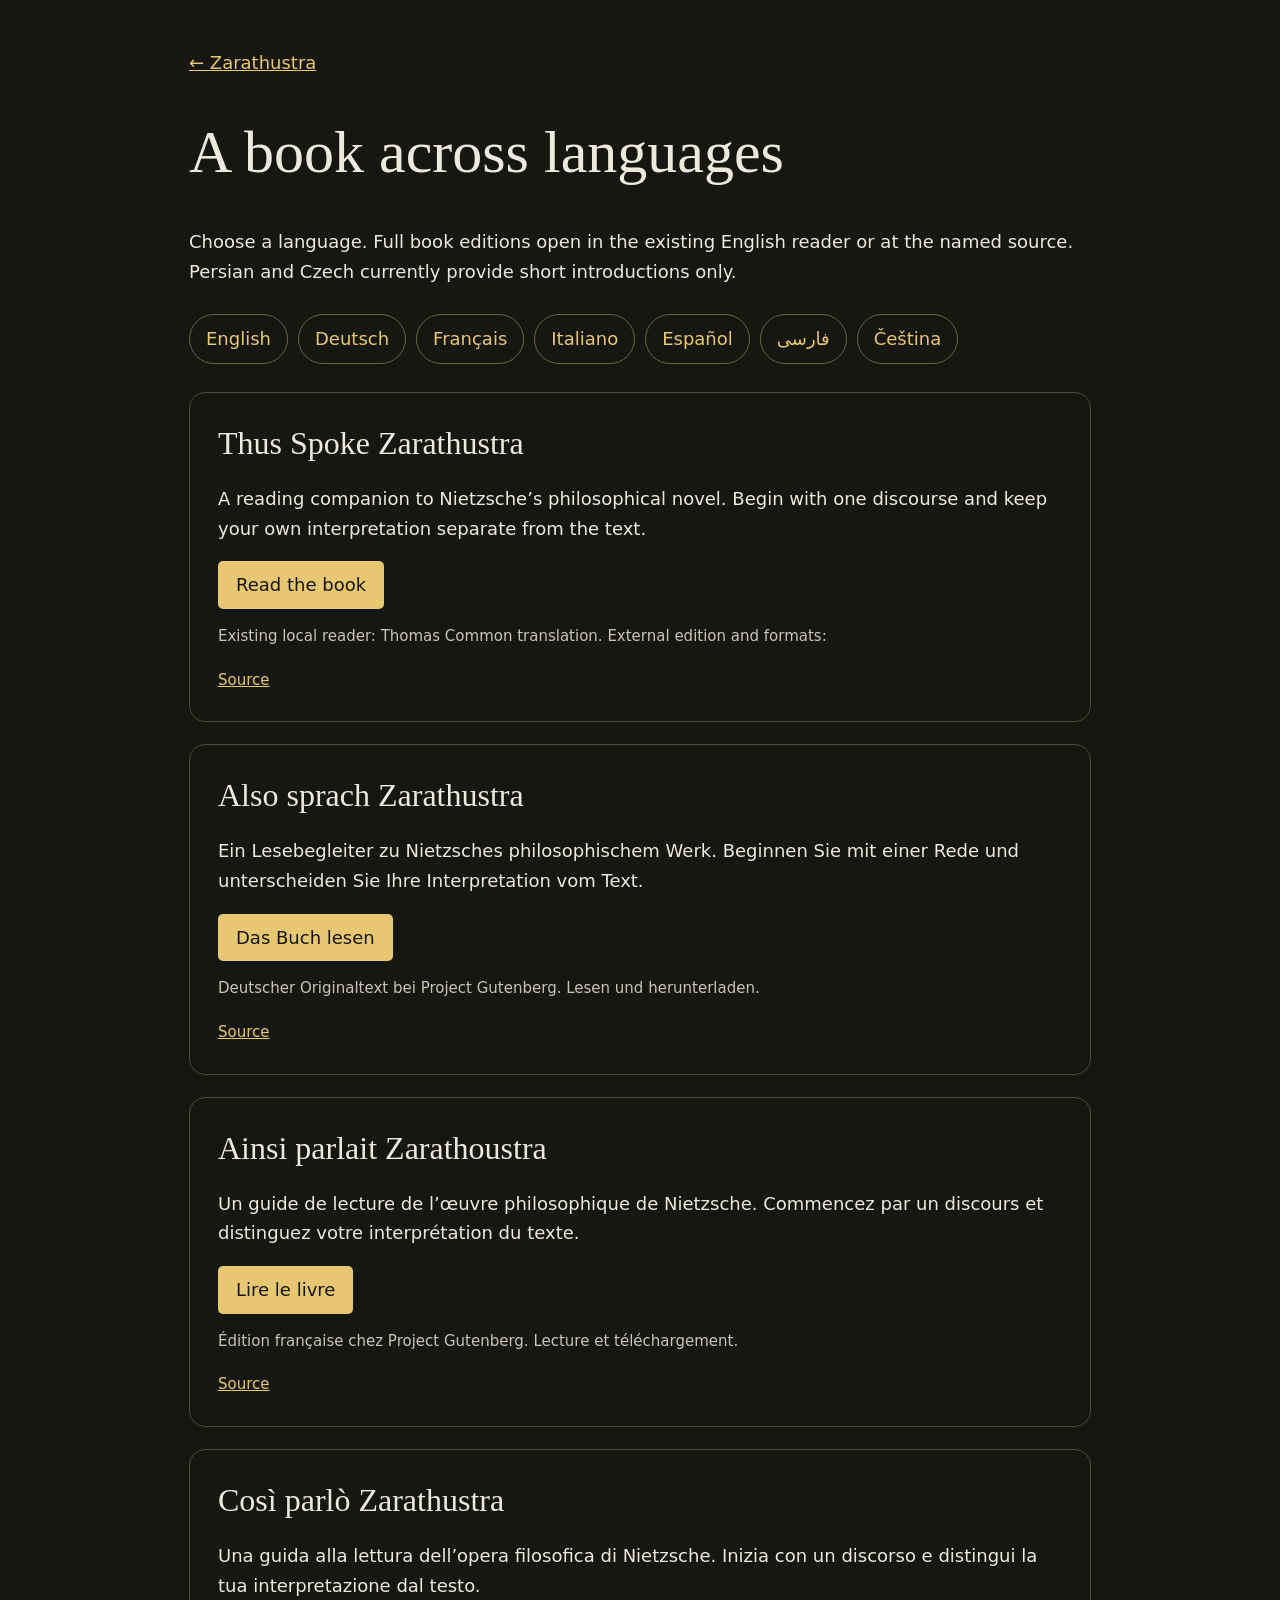
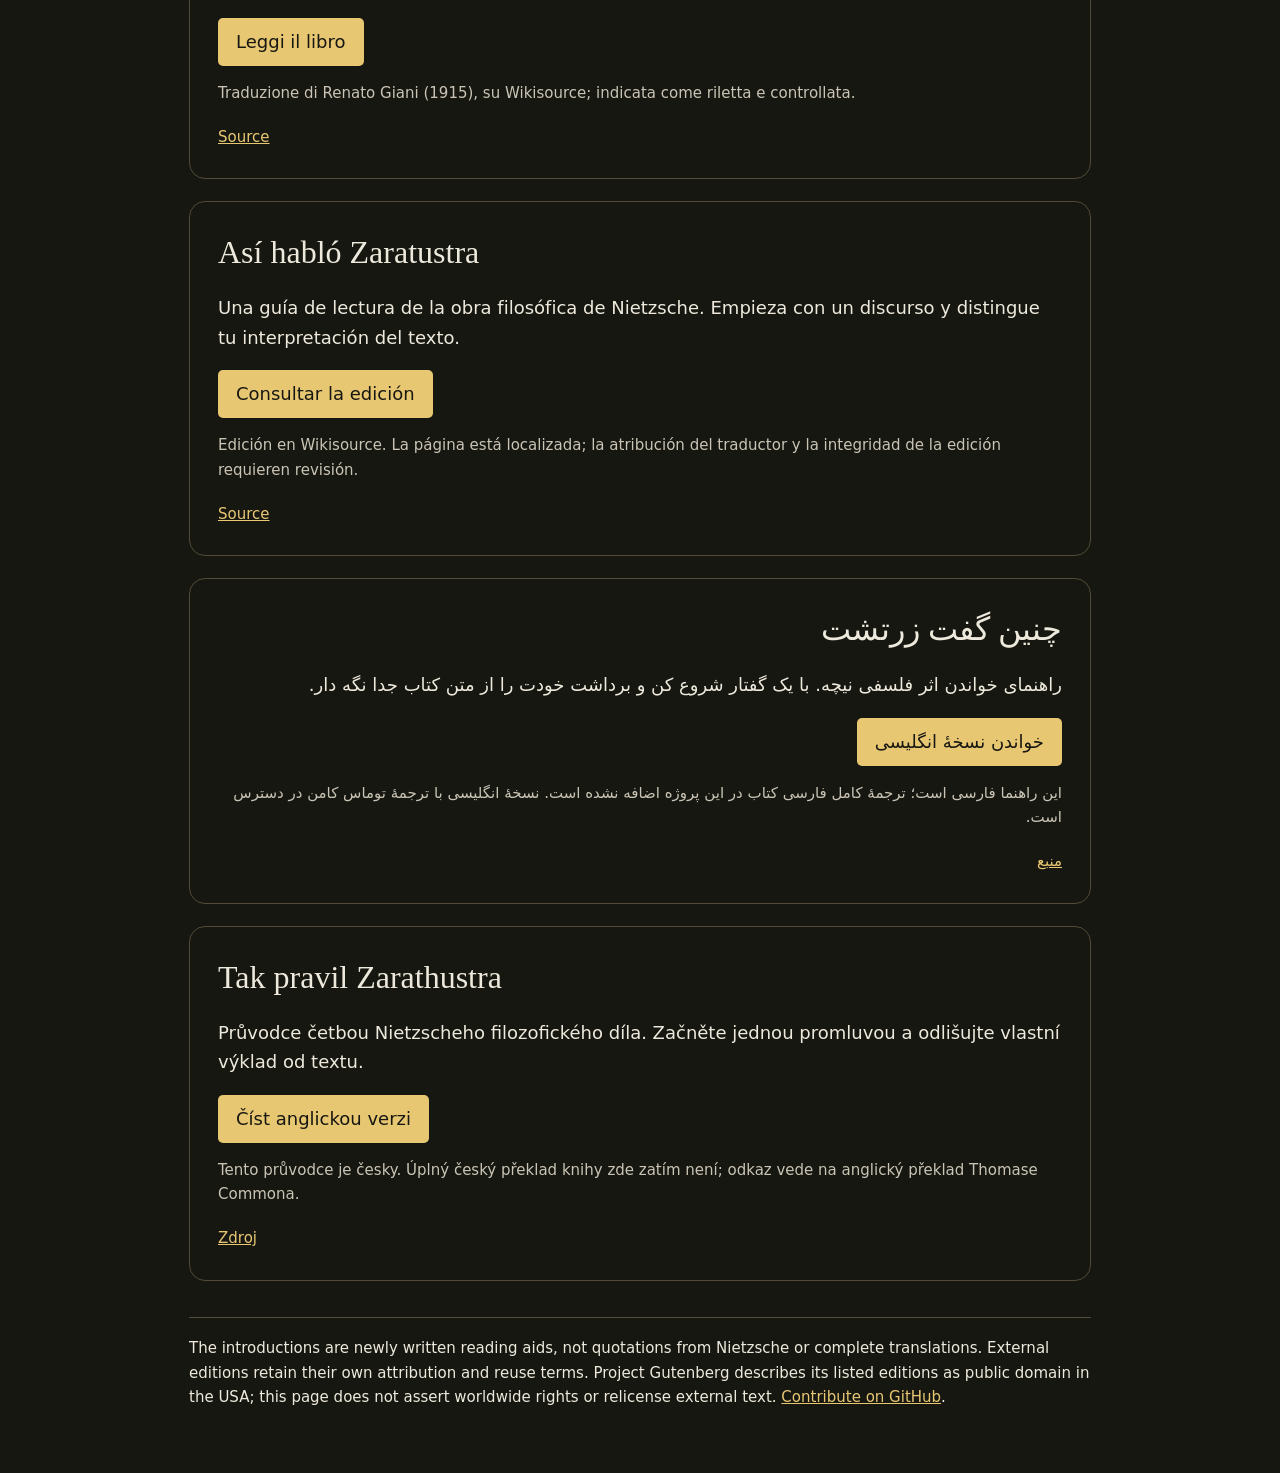
==== languages.html @ 5bacb6d4 "Add multilingual Zarathustra reading access: languages.html" ====
<!doctype html>
<html lang="en"><head><meta charset="utf-8"><meta name="viewport" content="width=device-width,initial-scale=1">
<title>Zarathustra · Languages</title><meta name="description" content="Read Thus Spoke Zarathustra in several languages with source editions and short reading introductions."><link rel="icon" href="favicon.svg">
<style>:root{color-scheme:dark}*{box-sizing:border-box}body{margin:0;background:#171711;color:#ede9dc;font:18px/1.65 system-ui,sans-serif}main{max-width:950px;margin:auto;padding:48px 24px}a{color:#e8c773}nav{display:flex;flex-wrap:wrap;gap:10px;margin:28px 0}nav a{padding:9px 16px;border:1px solid #706342;border-radius:25px;text-decoration:none}h1{font:clamp(32px,6vw,60px)/1.15 Georgia,serif}article{padding:28px;margin:22px 0;border:1px solid #514b37;border-radius:16px;scroll-margin-top:24px}h2{margin:0;font:32px/1.4 Georgia,serif}.read{display:inline-block;background:#e8c773;color:#171711;text-decoration:none;padding:9px 18px;border-radius:5px}.note{font-size:15px;color:#c9c4b5}.source{font-size:15px}.foot{margin-top:36px;border-top:1px solid #514b37;padding-top:18px;font-size:15px}article:target{border-color:#e8c773;background:#242319}</style></head>
<body><main><a href="index.html">← Zarathustra</a><h1>A book across languages</h1>
<p>Choose a language. Full book editions open in the existing English reader or at the named source. Persian and Czech currently provide short introductions only.</p>
<nav aria-label="Languages"><a href="#en" lang="en">English</a><a href="#de" lang="de">Deutsch</a><a href="#fr" lang="fr">Français</a><a href="#it" lang="it">Italiano</a><a href="#es" lang="es">Español</a><a href="#fa" lang="fa" dir="rtl">فارسی</a><a href="#cs" lang="cs">Čeština</a></nav>
<article id="en" lang="en" dir="ltr"><h2>Thus Spoke Zarathustra</h2><p>A reading companion to Nietzsche’s philosophical novel. Begin with one discourse and keep your own interpretation separate from the text.</p><a class="read" href="part-1.html">Read the book</a><p class="note">Existing local reader: Thomas Common translation. External edition and formats:</p><a class="source" href="https://www.gutenberg.org/ebooks/1998">Source</a></article>
<article id="de" lang="de" dir="ltr"><h2>Also sprach Zarathustra</h2><p>Ein Lesebegleiter zu Nietzsches philosophischem Werk. Beginnen Sie mit einer Rede und unterscheiden Sie Ihre Interpretation vom Text.</p><a class="read" href="https://www.gutenberg.org/ebooks/7205">Das Buch lesen</a><p class="note">Deutscher Originaltext bei Project Gutenberg. Lesen und herunterladen.</p><a class="source" href="https://www.gutenberg.org/ebooks/7205">Source</a></article>
<article id="fr" lang="fr" dir="ltr"><h2>Ainsi parlait Zarathoustra</h2><p>Un guide de lecture de l’œuvre philosophique de Nietzsche. Commencez par un discours et distinguez votre interprétation du texte.</p><a class="read" href="https://dev.gutenberg.org/ebooks/5258">Lire le livre</a><p class="note">Édition française chez Project Gutenberg. Lecture et téléchargement.</p><a class="source" href="https://dev.gutenberg.org/ebooks/5258">Source</a></article>
<article id="it" lang="it" dir="ltr"><h2>Così parlò Zarathustra</h2><p>Una guida alla lettura dell’opera filosofica di Nietzsche. Inizia con un discorso e distingui la tua interpretazione dal testo.</p><a class="read" href="https://it.wikisource.org/wiki/Cos%C3%AC_parl%C3%B2_Zarathustra">Leggi il libro</a><p class="note">Traduzione di Renato Giani (1915), su Wikisource; indicata come riletta e controllata.</p><a class="source" href="https://it.wikisource.org/wiki/Cos%C3%AC_parl%C3%B2_Zarathustra">Source</a></article>
<article id="es" lang="es" dir="ltr"><h2>Así habló Zaratustra</h2><p>Una guía de lectura de la obra filosófica de Nietzsche. Empieza con un discurso y distingue tu interpretación del texto.</p><a class="read" href="https://es.wikisource.org/wiki/As%C3%AD_habl%C3%B3_Zaratustra">Consultar la edición</a><p class="note">Edición en Wikisource. La página está localizada; la atribución del traductor y la integridad de la edición requieren revisión.</p><a class="source" href="https://es.wikisource.org/wiki/As%C3%AD_habl%C3%B3_Zaratustra">Source</a></article>
<article id="fa" lang="fa" dir="rtl"><h2>چنین گفت زرتشت</h2><p>راهنمای خواندن اثر فلسفی نیچه. با یک گفتار شروع کن و برداشت خودت را از متن کتاب جدا نگه دار.</p><a class="read" href="part-1.html">خواندن نسخهٔ انگلیسی</a><p class="note">این راهنما فارسی است؛ ترجمهٔ کامل فارسی کتاب در این پروژه اضافه نشده است. نسخهٔ انگلیسی با ترجمهٔ توماس کامن در دسترس است.</p><a class="source" href="https://www.gutenberg.org/ebooks/1998">منبع</a></article>
<article id="cs" lang="cs" dir="ltr"><h2>Tak pravil Zarathustra</h2><p>Průvodce četbou Nietzscheho filozofického díla. Začněte jednou promluvou a odlišujte vlastní výklad od textu.</p><a class="read" href="part-1.html">Číst anglickou verzi</a><p class="note">Tento průvodce je česky. Úplný český překlad knihy zde zatím není; odkaz vede na anglický překlad Thomase Commona.</p><a class="source" href="https://www.gutenberg.org/ebooks/1998">Zdroj</a></article>
<p class="foot">The introductions are newly written reading aids, not quotations from Nietzsche or complete translations. External editions retain their own attribution and reuse terms. Project Gutenberg describes its listed editions as public domain in the USA; this page does not assert worldwide rights or relicense external text. <a href="https://github.com/hadi1373z/Thusspokezarathustra">Contribute on GitHub</a>.</p>
</main></body></html>
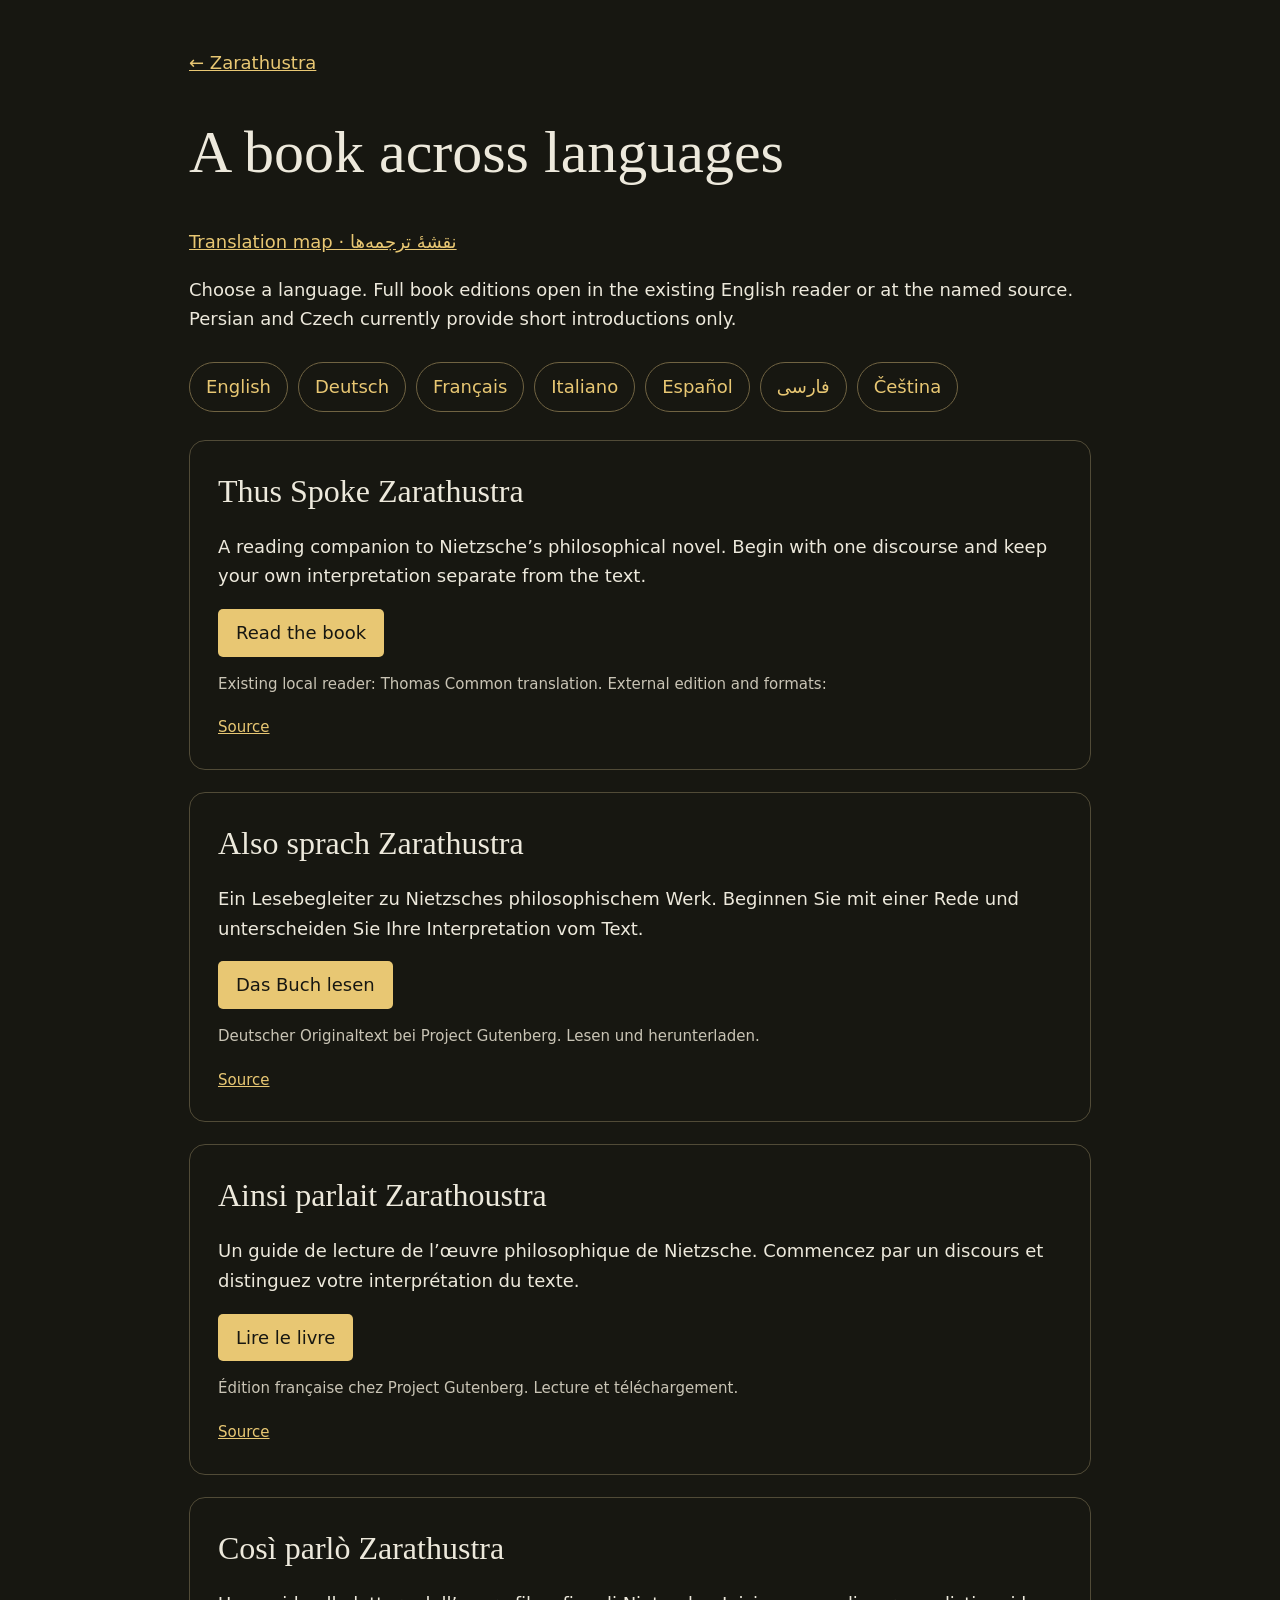
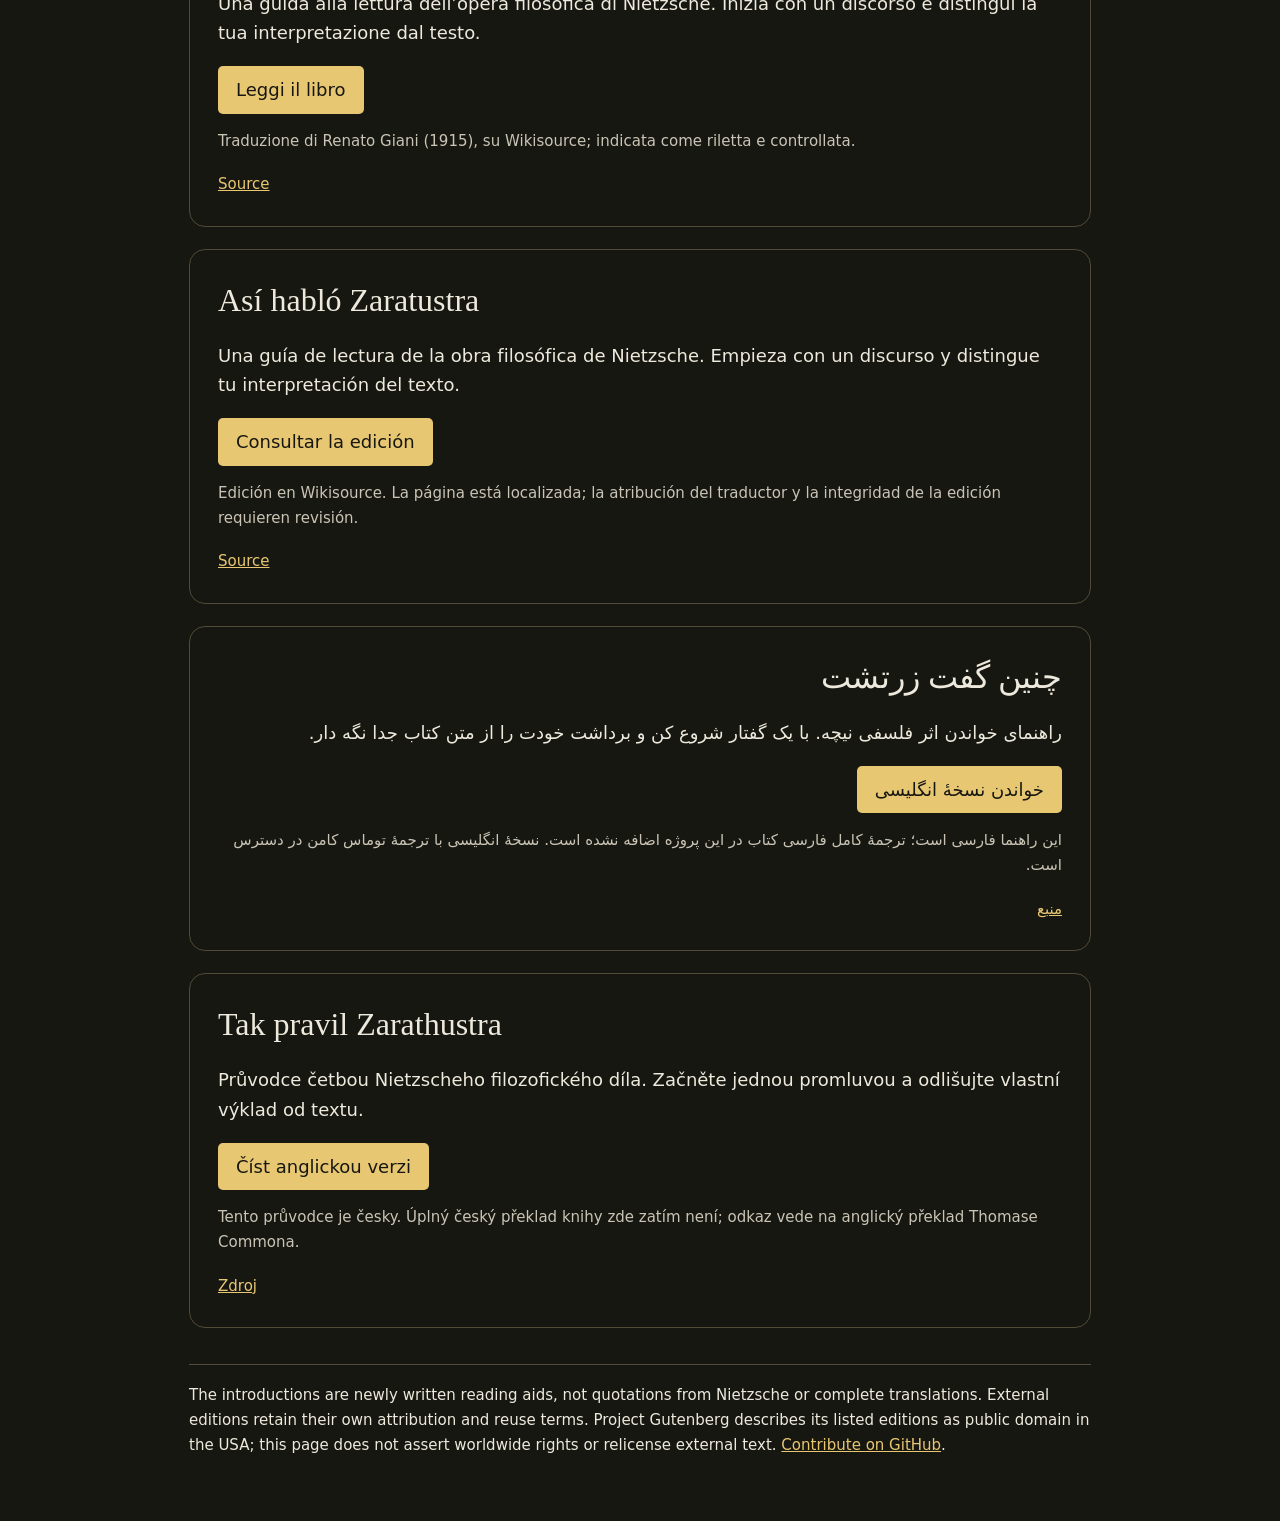
==== commit 0edfe9ee: "Link the first translation correspondence map" ====
--- a/languages.html
+++ b/languages.html
@@ -3,6 +3,7 @@
 <title>Zarathustra · Languages</title><meta name="description" content="Read Thus Spoke Zarathustra in several languages with source editions and short reading introductions."><link rel="icon" href="favicon.svg">
 <style>:root{color-scheme:dark}*{box-sizing:border-box}body{margin:0;background:#171711;color:#ede9dc;font:18px/1.65 system-ui,sans-serif}main{max-width:950px;margin:auto;padding:48px 24px}a{color:#e8c773}nav{display:flex;flex-wrap:wrap;gap:10px;margin:28px 0}nav a{padding:9px 16px;border:1px solid #706342;border-radius:25px;text-decoration:none}h1{font:clamp(32px,6vw,60px)/1.15 Georgia,serif}article{padding:28px;margin:22px 0;border:1px solid #514b37;border-radius:16px;scroll-margin-top:24px}h2{margin:0;font:32px/1.4 Georgia,serif}.read{display:inline-block;background:#e8c773;color:#171711;text-decoration:none;padding:9px 18px;border-radius:5px}.note{font-size:15px;color:#c9c4b5}.source{font-size:15px}.foot{margin-top:36px;border-top:1px solid #514b37;padding-top:18px;font-size:15px}article:target{border-color:#e8c773;background:#242319}</style></head>
 <body><main><a href="index.html">← Zarathustra</a><h1>A book across languages</h1>
+<p><a href="translation-map.html">Translation map · نقشهٔ ترجمه‌ها</a></p>
 <p>Choose a language. Full book editions open in the existing English reader or at the named source. Persian and Czech currently provide short introductions only.</p>
 <nav aria-label="Languages"><a href="#en" lang="en">English</a><a href="#de" lang="de">Deutsch</a><a href="#fr" lang="fr">Français</a><a href="#it" lang="it">Italiano</a><a href="#es" lang="es">Español</a><a href="#fa" lang="fa" dir="rtl">فارسی</a><a href="#cs" lang="cs">Čeština</a></nav>
 <article id="en" lang="en" dir="ltr"><h2>Thus Spoke Zarathustra</h2><p>A reading companion to Nietzsche’s philosophical novel. Begin with one discourse and keep your own interpretation separate from the text.</p><a class="read" href="part-1.html">Read the book</a><p class="note">Existing local reader: Thomas Common translation. External edition and formats:</p><a class="source" href="https://www.gutenberg.org/ebooks/1998">Source</a></article>
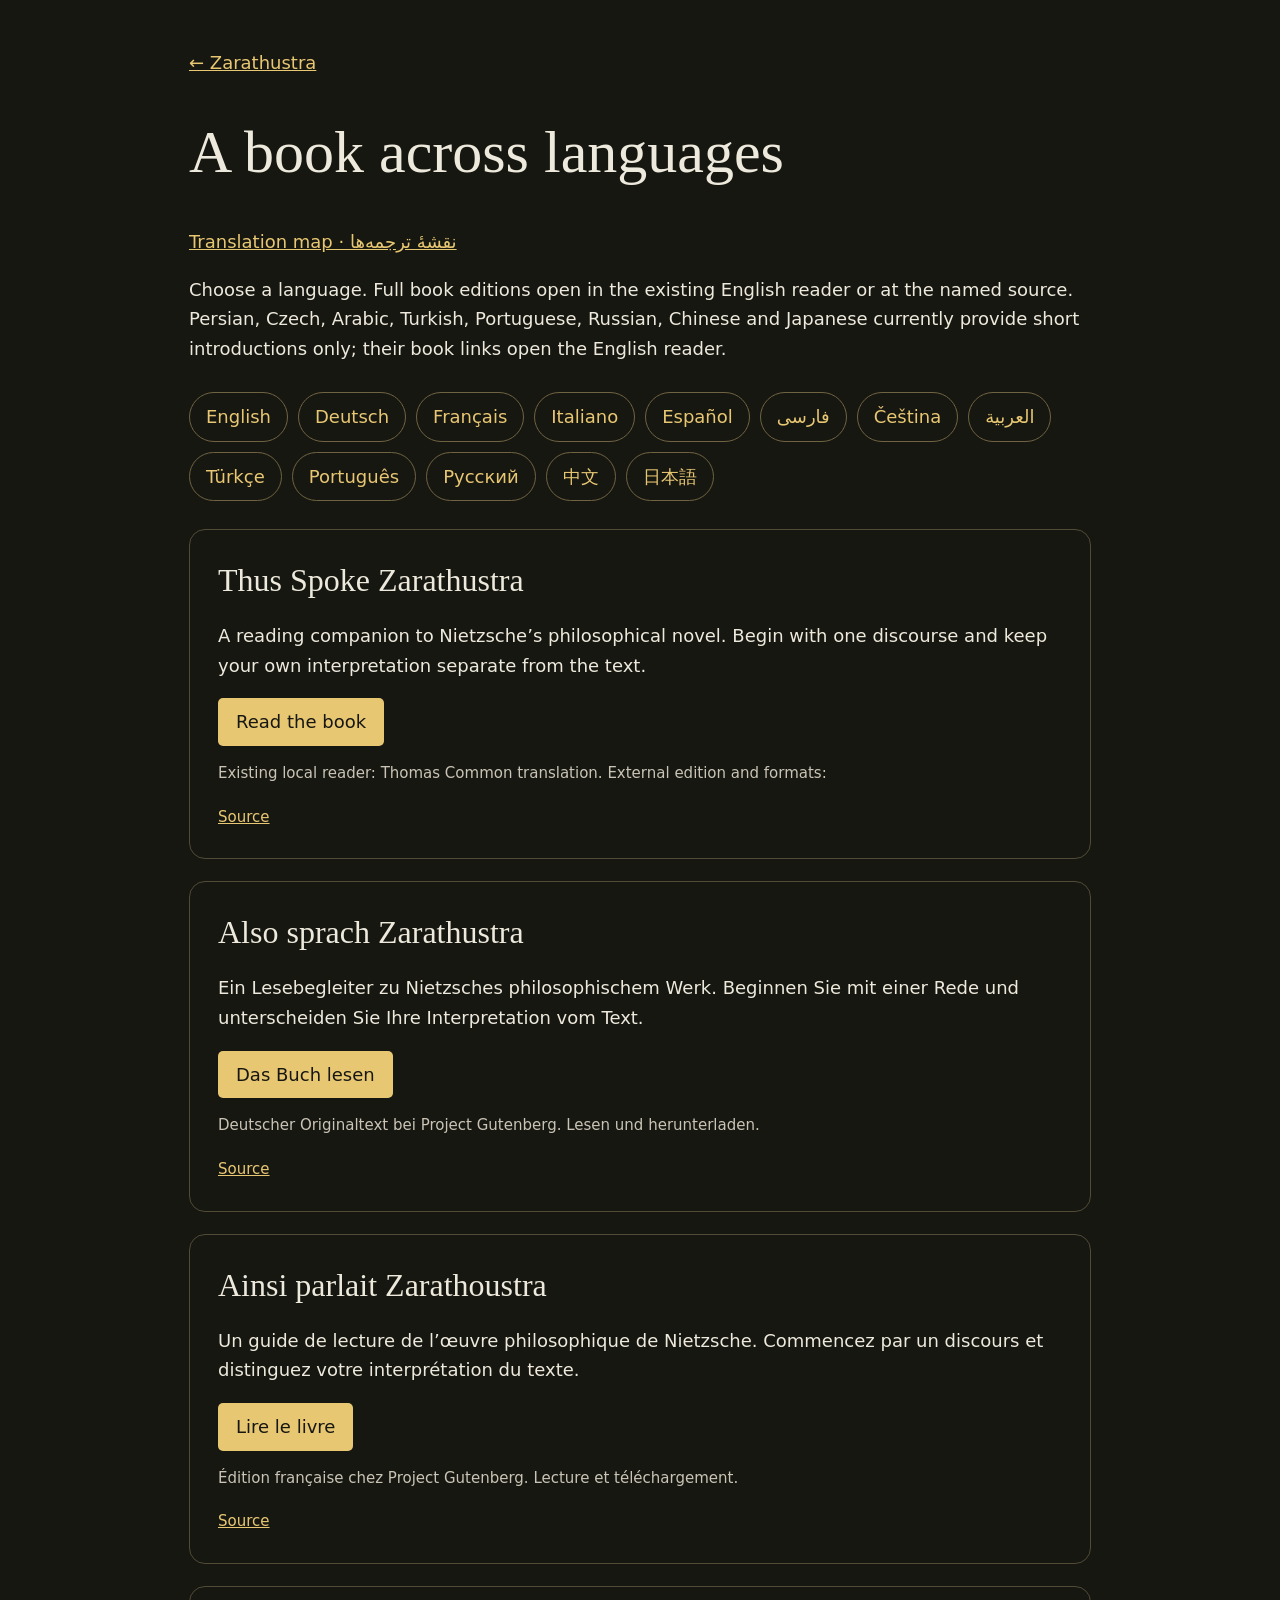
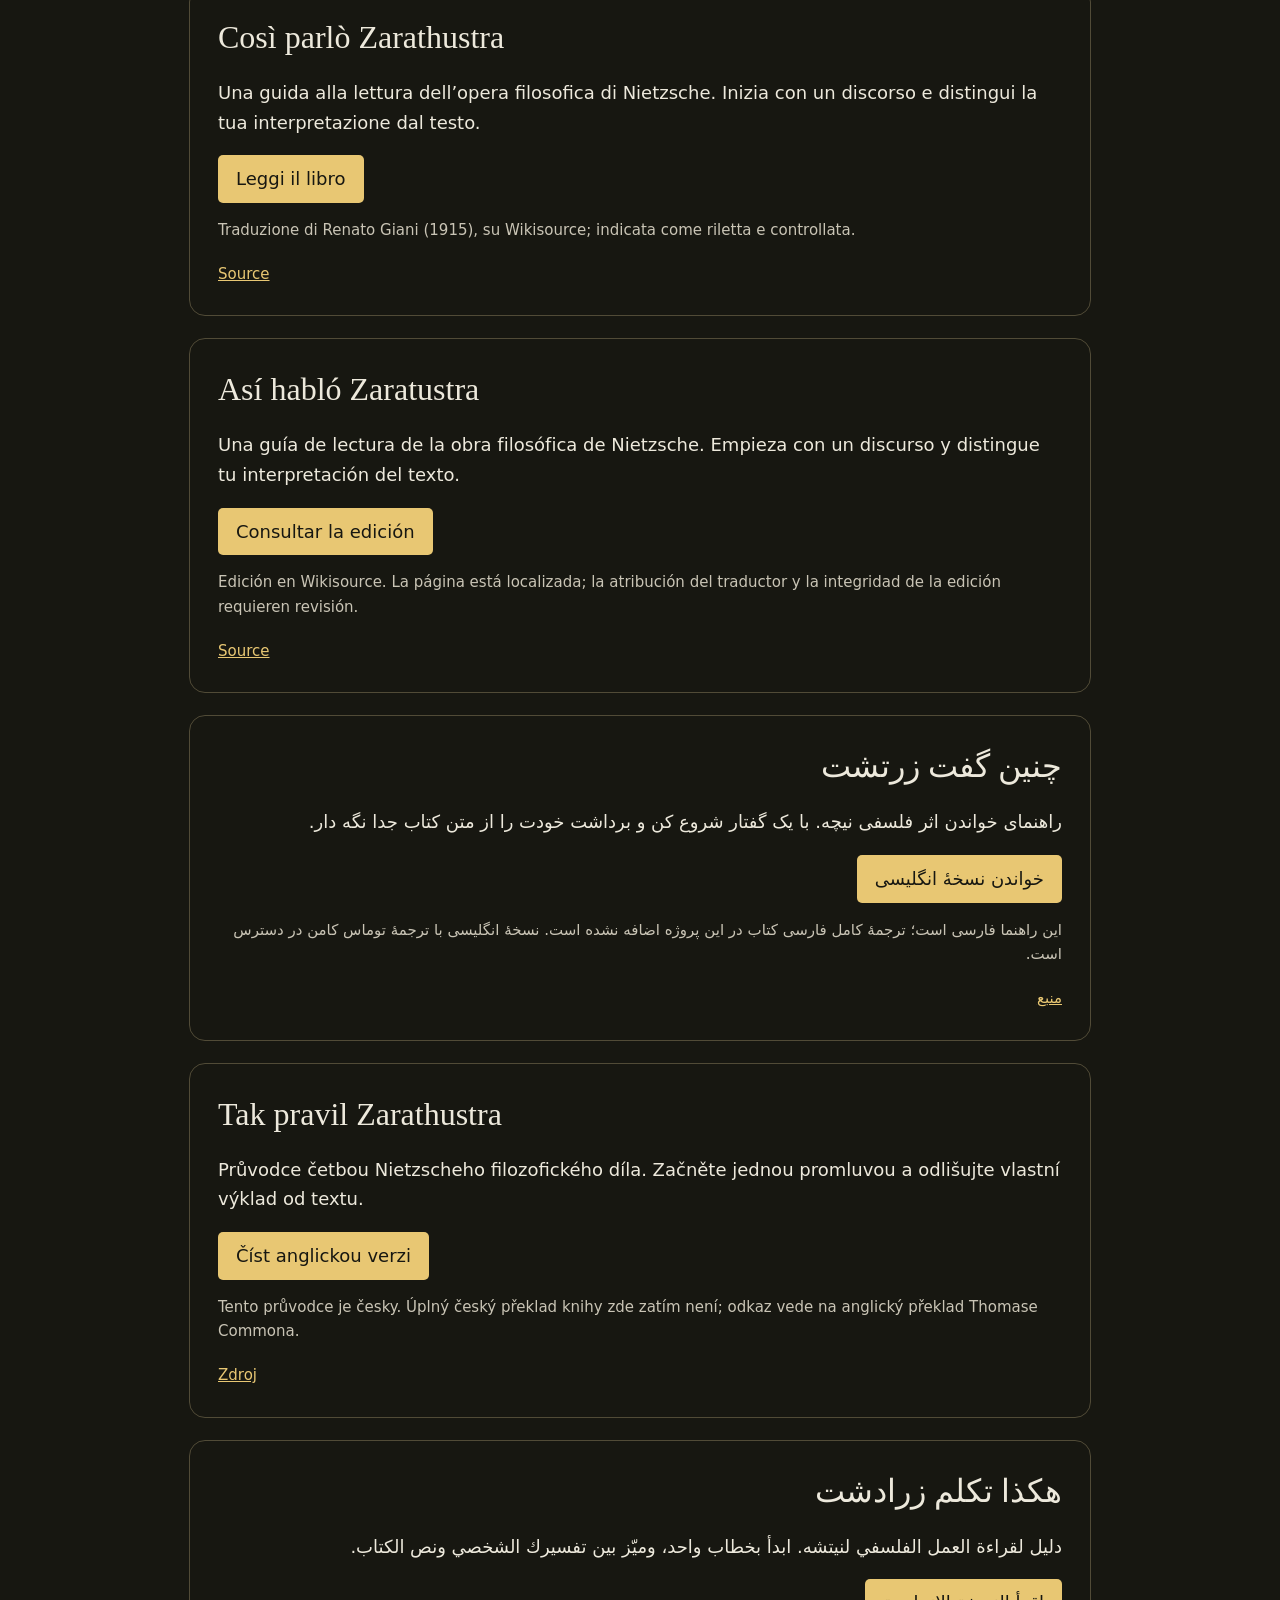
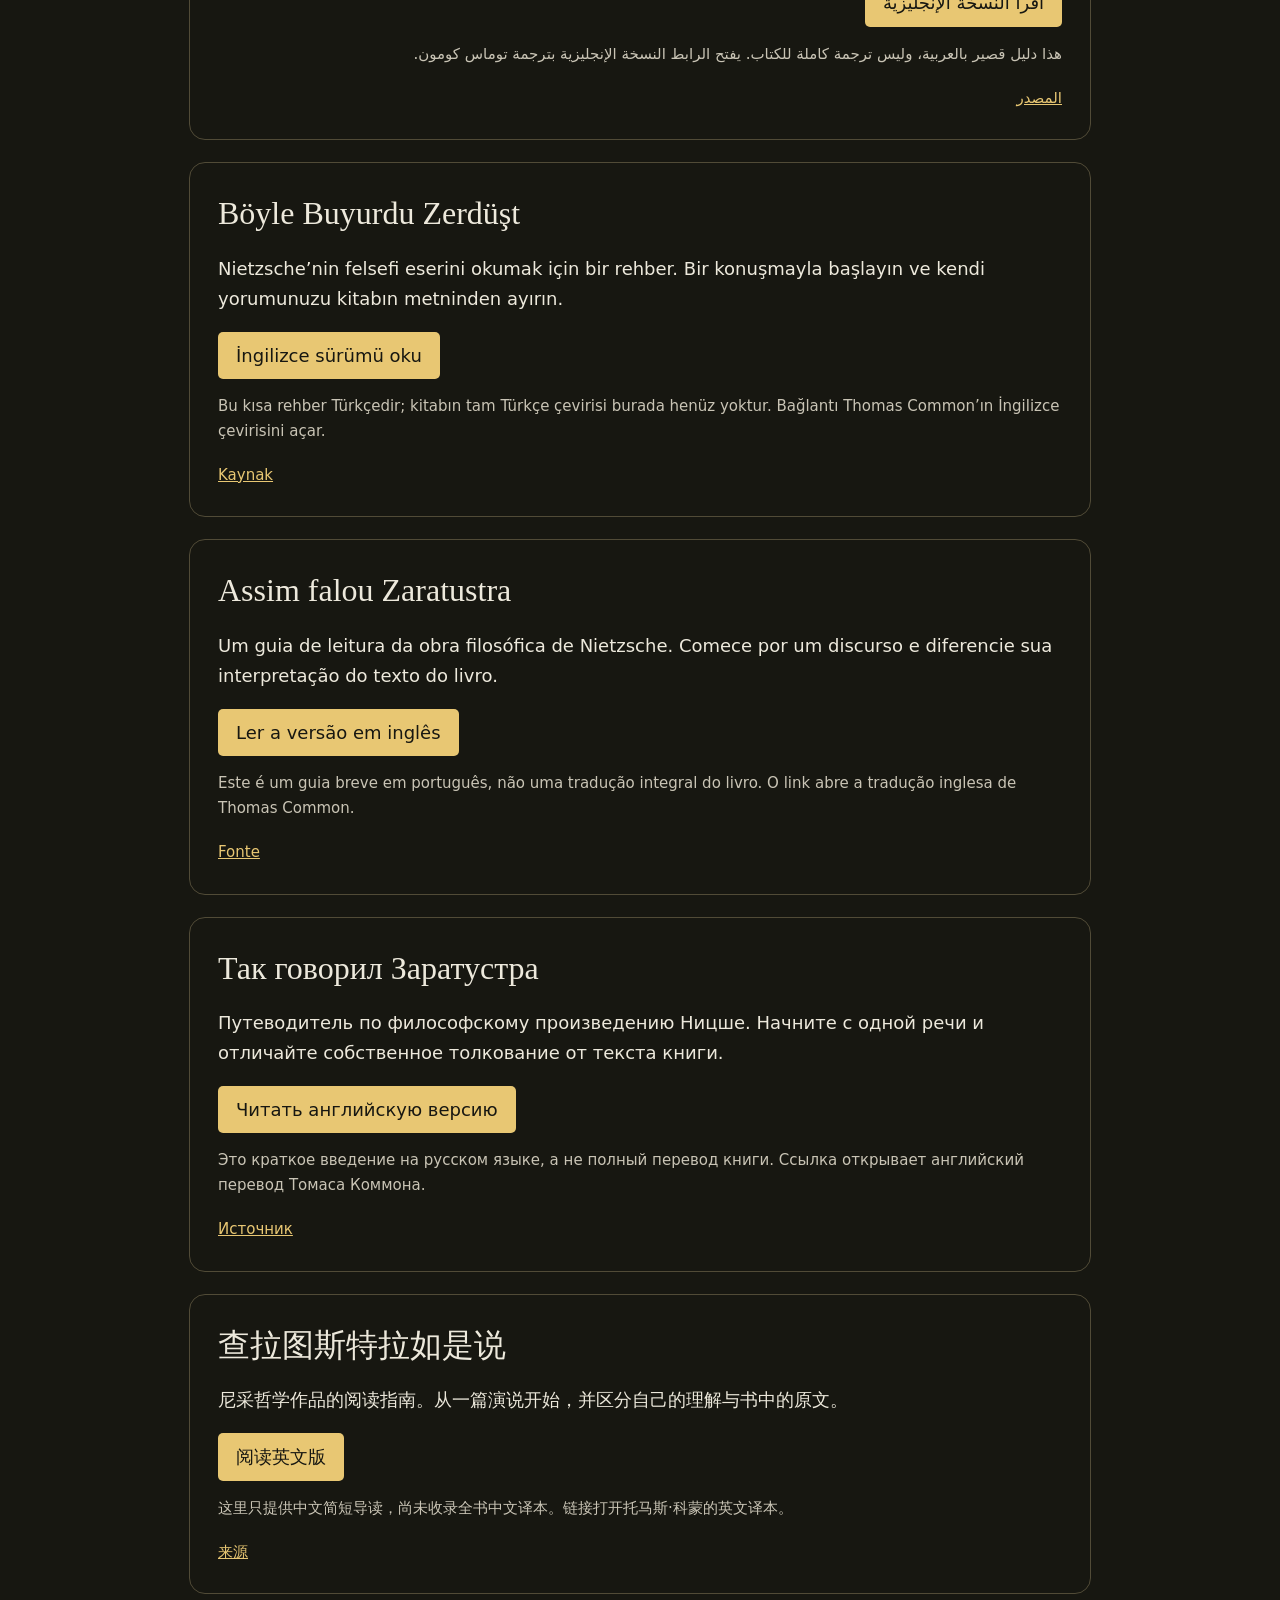
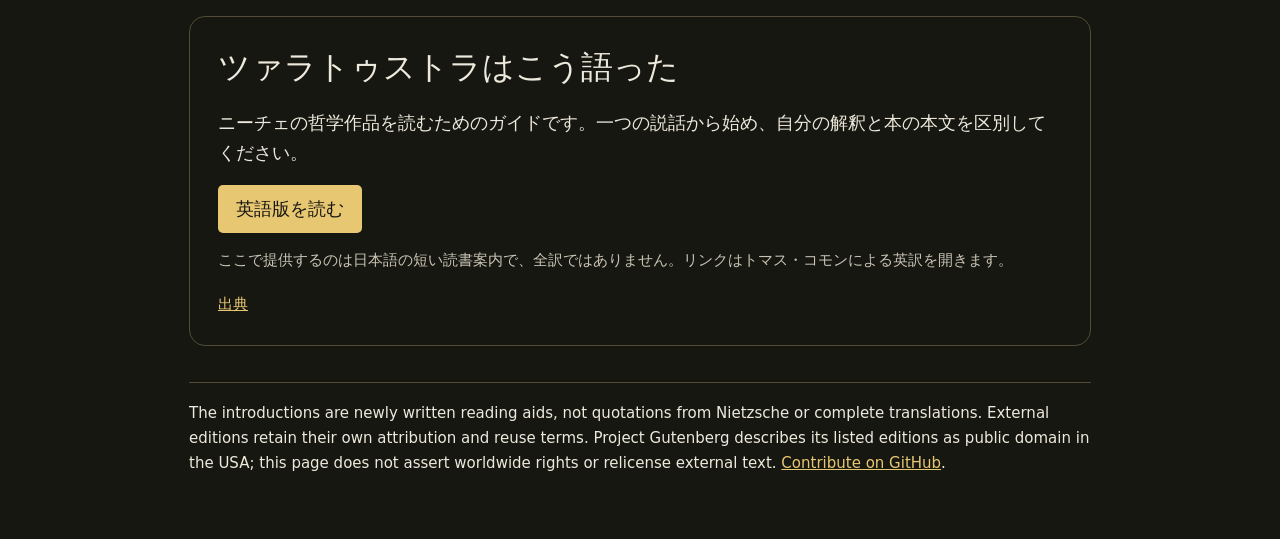
==== commit d16d19ba: "Expand introductory language coverage to 13: languages.html" ====
--- a/languages.html
+++ b/languages.html
@@ -4,8 +4,8 @@
 <style>:root{color-scheme:dark}*{box-sizing:border-box}body{margin:0;background:#171711;color:#ede9dc;font:18px/1.65 system-ui,sans-serif}main{max-width:950px;margin:auto;padding:48px 24px}a{color:#e8c773}nav{display:flex;flex-wrap:wrap;gap:10px;margin:28px 0}nav a{padding:9px 16px;border:1px solid #706342;border-radius:25px;text-decoration:none}h1{font:clamp(32px,6vw,60px)/1.15 Georgia,serif}article{padding:28px;margin:22px 0;border:1px solid #514b37;border-radius:16px;scroll-margin-top:24px}h2{margin:0;font:32px/1.4 Georgia,serif}.read{display:inline-block;background:#e8c773;color:#171711;text-decoration:none;padding:9px 18px;border-radius:5px}.note{font-size:15px;color:#c9c4b5}.source{font-size:15px}.foot{margin-top:36px;border-top:1px solid #514b37;padding-top:18px;font-size:15px}article:target{border-color:#e8c773;background:#242319}</style></head>
 <body><main><a href="index.html">← Zarathustra</a><h1>A book across languages</h1>
 <p><a href="translation-map.html">Translation map · نقشهٔ ترجمه‌ها</a></p>
-<p>Choose a language. Full book editions open in the existing English reader or at the named source. Persian and Czech currently provide short introductions only.</p>
-<nav aria-label="Languages"><a href="#en" lang="en">English</a><a href="#de" lang="de">Deutsch</a><a href="#fr" lang="fr">Français</a><a href="#it" lang="it">Italiano</a><a href="#es" lang="es">Español</a><a href="#fa" lang="fa" dir="rtl">فارسی</a><a href="#cs" lang="cs">Čeština</a></nav>
+<p>Choose a language. Full book editions open in the existing English reader or at the named source. Persian, Czech, Arabic, Turkish, Portuguese, Russian, Chinese and Japanese currently provide short introductions only; their book links open the English reader.</p>
+<nav aria-label="Languages"><a href="#en" lang="en">English</a><a href="#de" lang="de">Deutsch</a><a href="#fr" lang="fr">Français</a><a href="#it" lang="it">Italiano</a><a href="#es" lang="es">Español</a><a href="#fa" lang="fa" dir="rtl">فارسی</a><a href="#cs" lang="cs">Čeština</a><a href="#ar" lang="ar" dir="rtl">العربية</a><a href="#tr" lang="tr">Türkçe</a><a href="#pt" lang="pt">Português</a><a href="#ru" lang="ru">Русский</a><a href="#zh" lang="zh">中文</a><a href="#ja" lang="ja">日本語</a></nav>
 <article id="en" lang="en" dir="ltr"><h2>Thus Spoke Zarathustra</h2><p>A reading companion to Nietzsche’s philosophical novel. Begin with one discourse and keep your own interpretation separate from the text.</p><a class="read" href="part-1.html">Read the book</a><p class="note">Existing local reader: Thomas Common translation. External edition and formats:</p><a class="source" href="https://www.gutenberg.org/ebooks/1998">Source</a></article>
 <article id="de" lang="de" dir="ltr"><h2>Also sprach Zarathustra</h2><p>Ein Lesebegleiter zu Nietzsches philosophischem Werk. Beginnen Sie mit einer Rede und unterscheiden Sie Ihre Interpretation vom Text.</p><a class="read" href="https://www.gutenberg.org/ebooks/7205">Das Buch lesen</a><p class="note">Deutscher Originaltext bei Project Gutenberg. Lesen und herunterladen.</p><a class="source" href="https://www.gutenberg.org/ebooks/7205">Source</a></article>
 <article id="fr" lang="fr" dir="ltr"><h2>Ainsi parlait Zarathoustra</h2><p>Un guide de lecture de l’œuvre philosophique de Nietzsche. Commencez par un discours et distinguez votre interprétation du texte.</p><a class="read" href="https://dev.gutenberg.org/ebooks/5258">Lire le livre</a><p class="note">Édition française chez Project Gutenberg. Lecture et téléchargement.</p><a class="source" href="https://dev.gutenberg.org/ebooks/5258">Source</a></article>
@@ -13,5 +13,11 @@
 <article id="es" lang="es" dir="ltr"><h2>Así habló Zaratustra</h2><p>Una guía de lectura de la obra filosófica de Nietzsche. Empieza con un discurso y distingue tu interpretación del texto.</p><a class="read" href="https://es.wikisource.org/wiki/As%C3%AD_habl%C3%B3_Zaratustra">Consultar la edición</a><p class="note">Edición en Wikisource. La página está localizada; la atribución del traductor y la integridad de la edición requieren revisión.</p><a class="source" href="https://es.wikisource.org/wiki/As%C3%AD_habl%C3%B3_Zaratustra">Source</a></article>
 <article id="fa" lang="fa" dir="rtl"><h2>چنین گفت زرتشت</h2><p>راهنمای خواندن اثر فلسفی نیچه. با یک گفتار شروع کن و برداشت خودت را از متن کتاب جدا نگه دار.</p><a class="read" href="part-1.html">خواندن نسخهٔ انگلیسی</a><p class="note">این راهنما فارسی است؛ ترجمهٔ کامل فارسی کتاب در این پروژه اضافه نشده است. نسخهٔ انگلیسی با ترجمهٔ توماس کامن در دسترس است.</p><a class="source" href="https://www.gutenberg.org/ebooks/1998">منبع</a></article>
 <article id="cs" lang="cs" dir="ltr"><h2>Tak pravil Zarathustra</h2><p>Průvodce četbou Nietzscheho filozofického díla. Začněte jednou promluvou a odlišujte vlastní výklad od textu.</p><a class="read" href="part-1.html">Číst anglickou verzi</a><p class="note">Tento průvodce je česky. Úplný český překlad knihy zde zatím není; odkaz vede na anglický překlad Thomase Commona.</p><a class="source" href="https://www.gutenberg.org/ebooks/1998">Zdroj</a></article>
+<article id="ar" lang="ar" dir="rtl"><h2>هكذا تكلم زرادشت</h2><p>دليل لقراءة العمل الفلسفي لنيتشه. ابدأ بخطاب واحد، وميّز بين تفسيرك الشخصي ونص الكتاب.</p><a class="read" href="part-1.html">اقرأ النسخة الإنجليزية</a><p class="note">هذا دليل قصير بالعربية، وليس ترجمة كاملة للكتاب. يفتح الرابط النسخة الإنجليزية بترجمة توماس كومون.</p><a class="source" href="https://www.gutenberg.org/ebooks/1998">المصدر</a></article>
+<article id="tr" lang="tr" dir="ltr"><h2>Böyle Buyurdu Zerdüşt</h2><p>Nietzsche’nin felsefi eserini okumak için bir rehber. Bir konuşmayla başlayın ve kendi yorumunuzu kitabın metninden ayırın.</p><a class="read" href="part-1.html">İngilizce sürümü oku</a><p class="note">Bu kısa rehber Türkçedir; kitabın tam Türkçe çevirisi burada henüz yoktur. Bağlantı Thomas Common’ın İngilizce çevirisini açar.</p><a class="source" href="https://www.gutenberg.org/ebooks/1998">Kaynak</a></article>
+<article id="pt" lang="pt" dir="ltr"><h2>Assim falou Zaratustra</h2><p>Um guia de leitura da obra filosófica de Nietzsche. Comece por um discurso e diferencie sua interpretação do texto do livro.</p><a class="read" href="part-1.html">Ler a versão em inglês</a><p class="note">Este é um guia breve em português, não uma tradução integral do livro. O link abre a tradução inglesa de Thomas Common.</p><a class="source" href="https://www.gutenberg.org/ebooks/1998">Fonte</a></article>
+<article id="ru" lang="ru" dir="ltr"><h2>Так говорил Заратустра</h2><p>Путеводитель по философскому произведению Ницше. Начните с одной речи и отличайте собственное толкование от текста книги.</p><a class="read" href="part-1.html">Читать английскую версию</a><p class="note">Это краткое введение на русском языке, а не полный перевод книги. Ссылка открывает английский перевод Томаса Коммона.</p><a class="source" href="https://www.gutenberg.org/ebooks/1998">Источник</a></article>
+<article id="zh" lang="zh" dir="ltr"><h2>查拉图斯特拉如是说</h2><p>尼采哲学作品的阅读指南。从一篇演说开始，并区分自己的理解与书中的原文。</p><a class="read" href="part-1.html">阅读英文版</a><p class="note">这里只提供中文简短导读，尚未收录全书中文译本。链接打开托马斯·科蒙的英文译本。</p><a class="source" href="https://www.gutenberg.org/ebooks/1998">来源</a></article>
+<article id="ja" lang="ja" dir="ltr"><h2>ツァラトゥストラはこう語った</h2><p>ニーチェの哲学作品を読むためのガイドです。一つの説話から始め、自分の解釈と本の本文を区別してください。</p><a class="read" href="part-1.html">英語版を読む</a><p class="note">ここで提供するのは日本語の短い読書案内で、全訳ではありません。リンクはトマス・コモンによる英訳を開きます。</p><a class="source" href="https://www.gutenberg.org/ebooks/1998">出典</a></article>
 <p class="foot">The introductions are newly written reading aids, not quotations from Nietzsche or complete translations. External editions retain their own attribution and reuse terms. Project Gutenberg describes its listed editions as public domain in the USA; this page does not assert worldwide rights or relicense external text. <a href="https://github.com/hadi1373z/Thusspokezarathustra">Contribute on GitHub</a>.</p>
 </main></body></html>
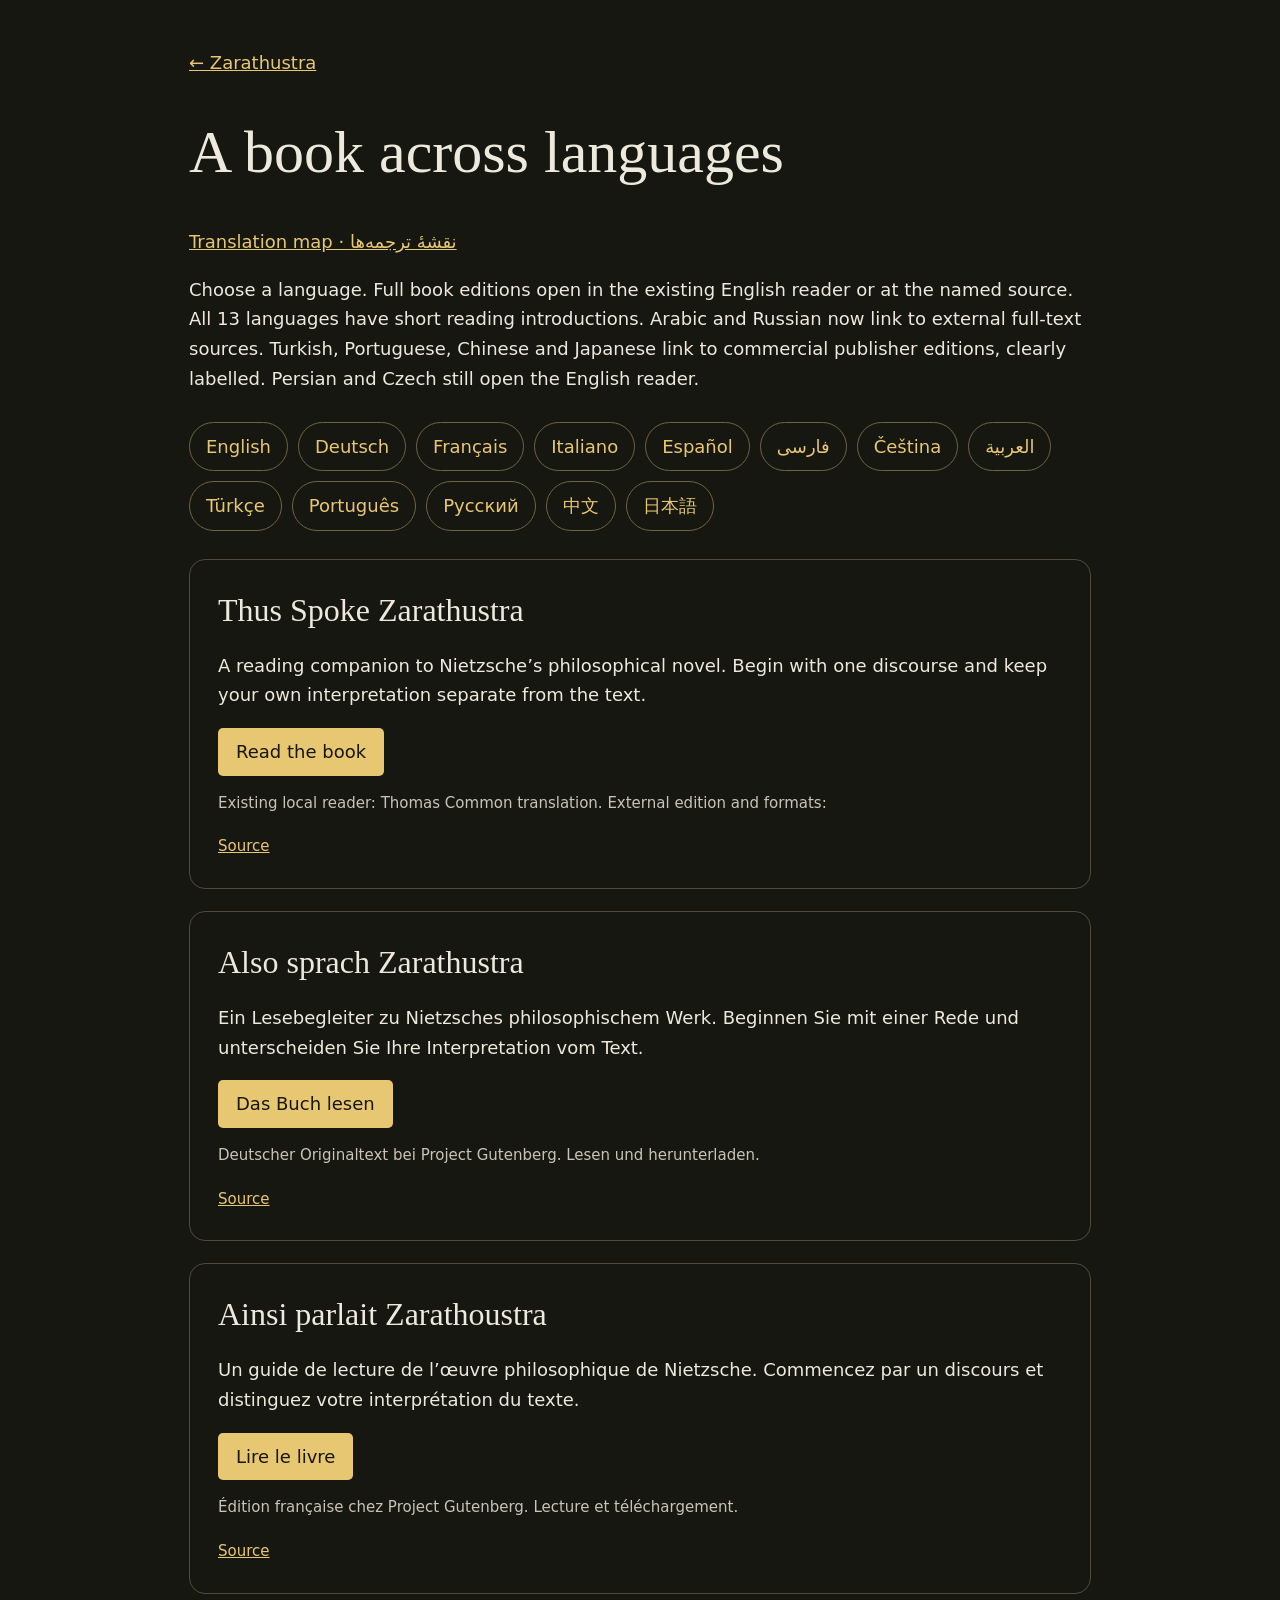
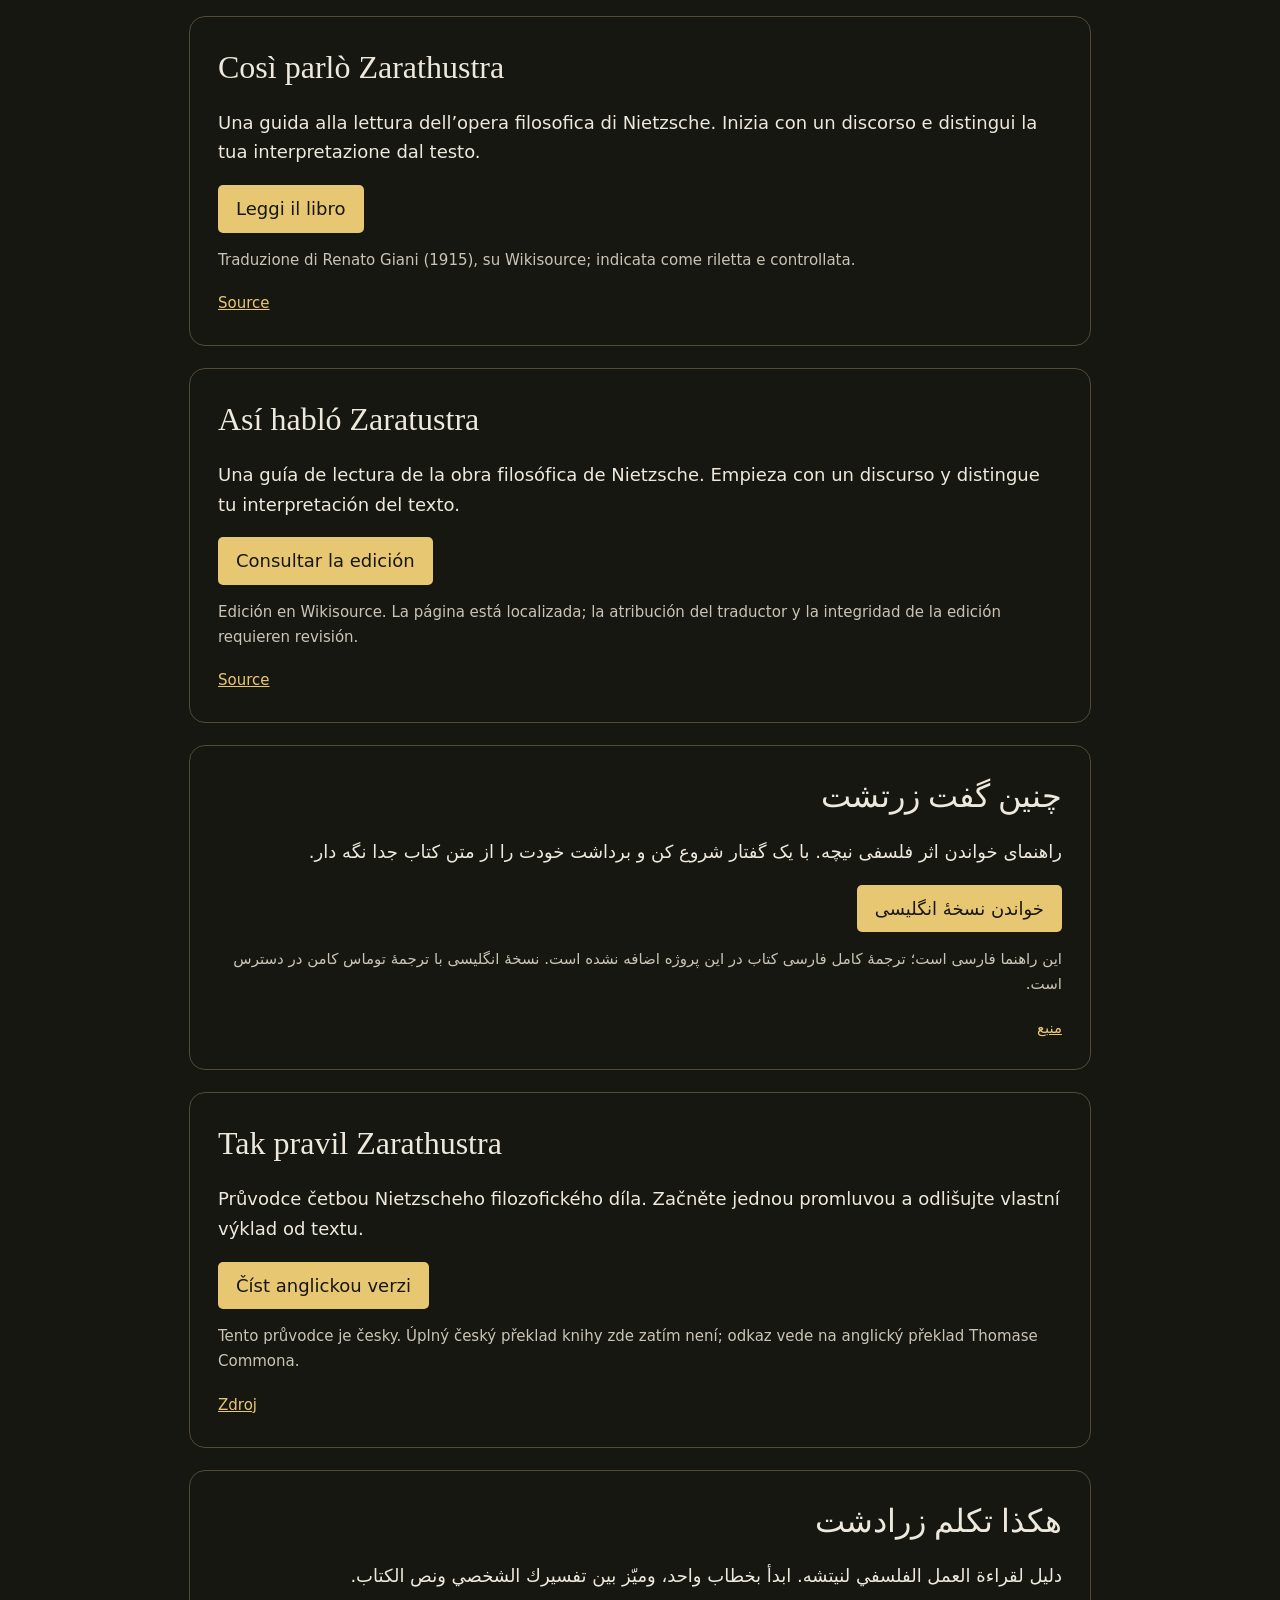
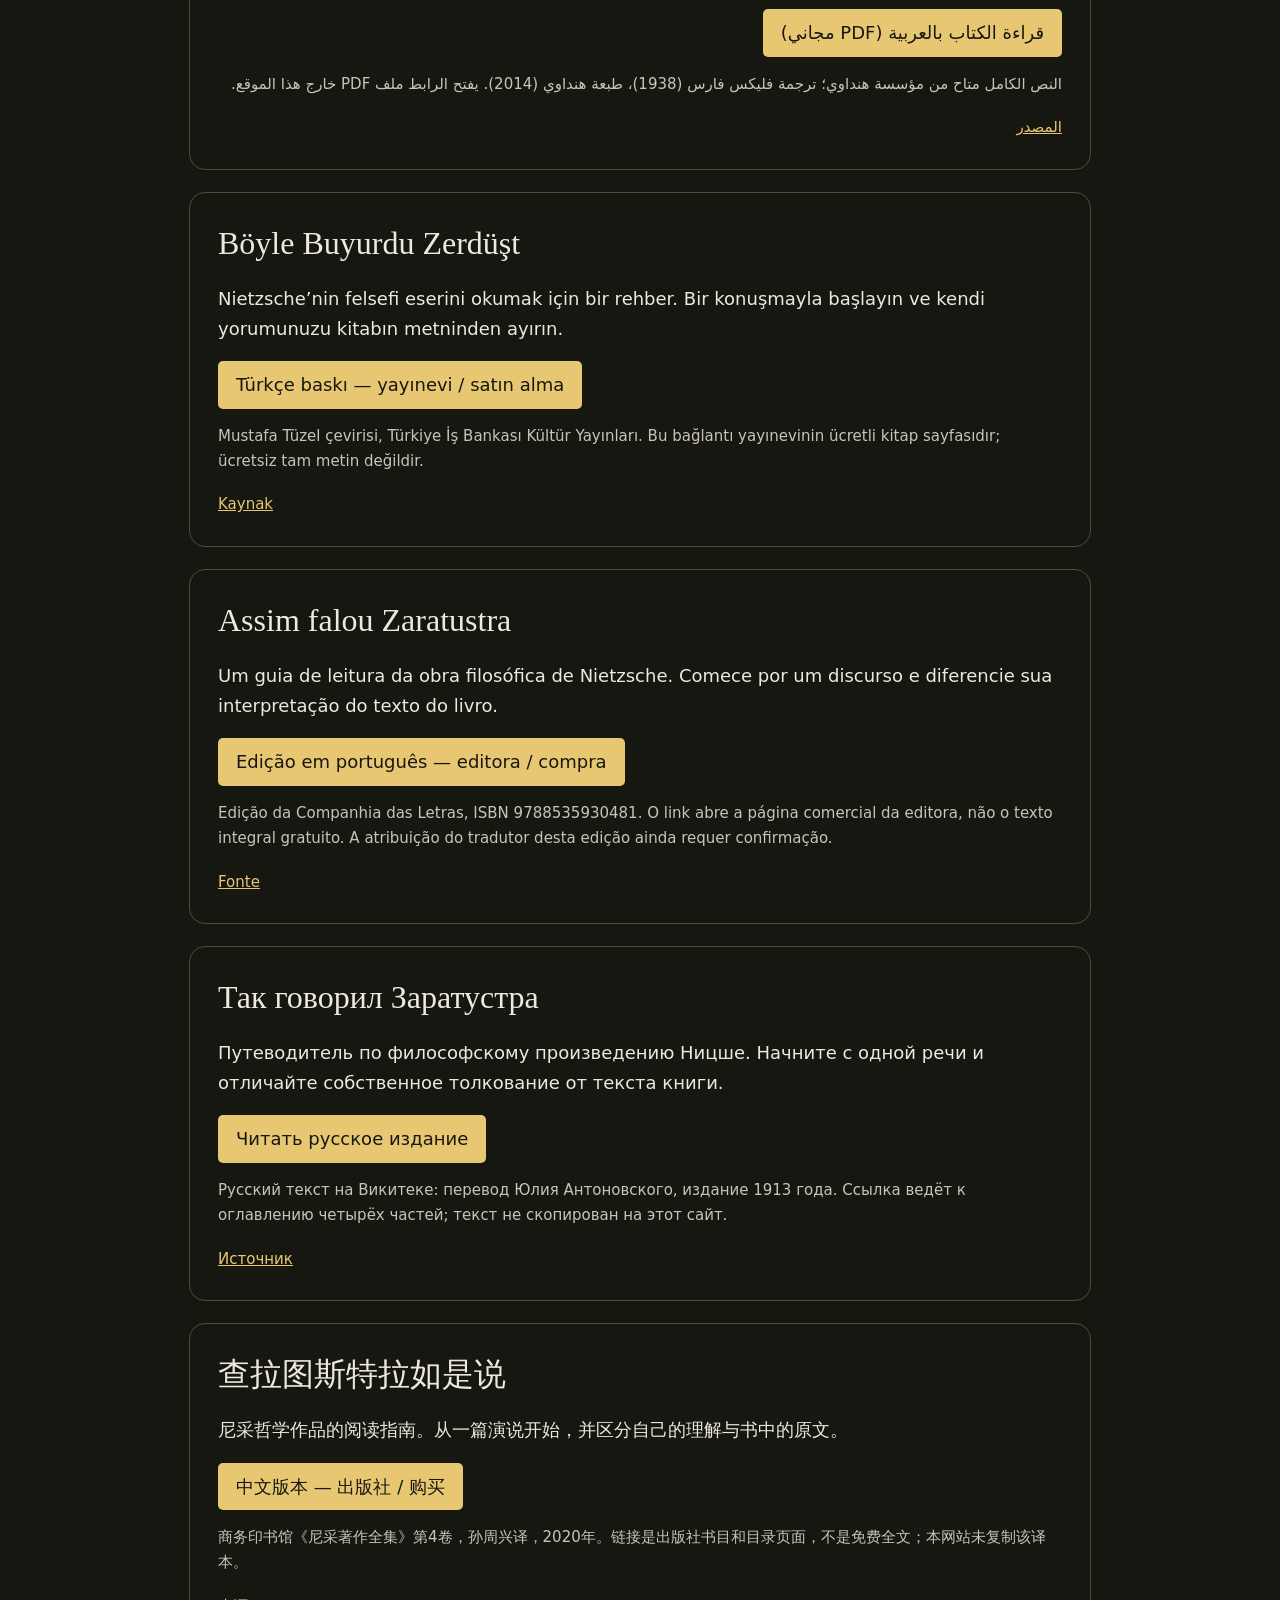
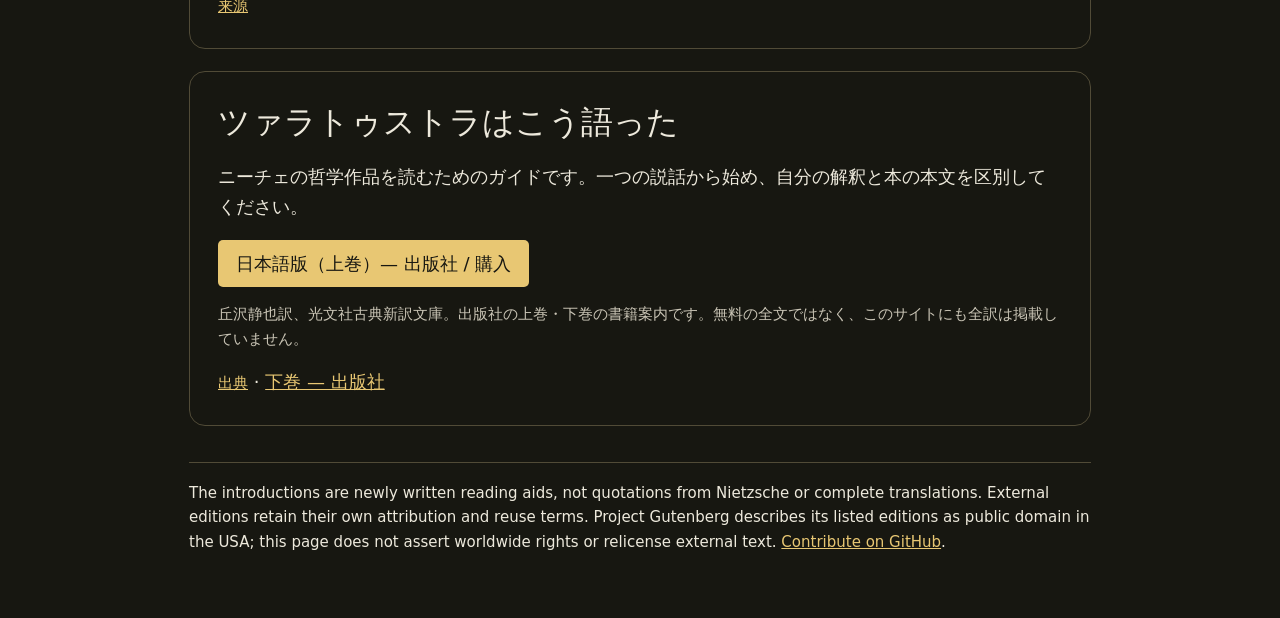
==== commit 49ec629b: "Add verified edition sources and distinguish free reading from purchase" ====
--- a/languages.html
+++ b/languages.html
@@ -4,7 +4,7 @@
 <style>:root{color-scheme:dark}*{box-sizing:border-box}body{margin:0;background:#171711;color:#ede9dc;font:18px/1.65 system-ui,sans-serif}main{max-width:950px;margin:auto;padding:48px 24px}a{color:#e8c773}nav{display:flex;flex-wrap:wrap;gap:10px;margin:28px 0}nav a{padding:9px 16px;border:1px solid #706342;border-radius:25px;text-decoration:none}h1{font:clamp(32px,6vw,60px)/1.15 Georgia,serif}article{padding:28px;margin:22px 0;border:1px solid #514b37;border-radius:16px;scroll-margin-top:24px}h2{margin:0;font:32px/1.4 Georgia,serif}.read{display:inline-block;background:#e8c773;color:#171711;text-decoration:none;padding:9px 18px;border-radius:5px}.note{font-size:15px;color:#c9c4b5}.source{font-size:15px}.foot{margin-top:36px;border-top:1px solid #514b37;padding-top:18px;font-size:15px}article:target{border-color:#e8c773;background:#242319}</style></head>
 <body><main><a href="index.html">← Zarathustra</a><h1>A book across languages</h1>
 <p><a href="translation-map.html">Translation map · نقشهٔ ترجمه‌ها</a></p>
-<p>Choose a language. Full book editions open in the existing English reader or at the named source. Persian, Czech, Arabic, Turkish, Portuguese, Russian, Chinese and Japanese currently provide short introductions only; their book links open the English reader.</p>
+<p>Choose a language. Full book editions open in the existing English reader or at the named source. All 13 languages have short reading introductions. Arabic and Russian now link to external full-text sources. Turkish, Portuguese, Chinese and Japanese link to commercial publisher editions, clearly labelled. Persian and Czech still open the English reader.</p>
 <nav aria-label="Languages"><a href="#en" lang="en">English</a><a href="#de" lang="de">Deutsch</a><a href="#fr" lang="fr">Français</a><a href="#it" lang="it">Italiano</a><a href="#es" lang="es">Español</a><a href="#fa" lang="fa" dir="rtl">فارسی</a><a href="#cs" lang="cs">Čeština</a><a href="#ar" lang="ar" dir="rtl">العربية</a><a href="#tr" lang="tr">Türkçe</a><a href="#pt" lang="pt">Português</a><a href="#ru" lang="ru">Русский</a><a href="#zh" lang="zh">中文</a><a href="#ja" lang="ja">日本語</a></nav>
 <article id="en" lang="en" dir="ltr"><h2>Thus Spoke Zarathustra</h2><p>A reading companion to Nietzsche’s philosophical novel. Begin with one discourse and keep your own interpretation separate from the text.</p><a class="read" href="part-1.html">Read the book</a><p class="note">Existing local reader: Thomas Common translation. External edition and formats:</p><a class="source" href="https://www.gutenberg.org/ebooks/1998">Source</a></article>
 <article id="de" lang="de" dir="ltr"><h2>Also sprach Zarathustra</h2><p>Ein Lesebegleiter zu Nietzsches philosophischem Werk. Beginnen Sie mit einer Rede und unterscheiden Sie Ihre Interpretation vom Text.</p><a class="read" href="https://www.gutenberg.org/ebooks/7205">Das Buch lesen</a><p class="note">Deutscher Originaltext bei Project Gutenberg. Lesen und herunterladen.</p><a class="source" href="https://www.gutenberg.org/ebooks/7205">Source</a></article>
@@ -13,11 +13,11 @@
 <article id="es" lang="es" dir="ltr"><h2>Así habló Zaratustra</h2><p>Una guía de lectura de la obra filosófica de Nietzsche. Empieza con un discurso y distingue tu interpretación del texto.</p><a class="read" href="https://es.wikisource.org/wiki/As%C3%AD_habl%C3%B3_Zaratustra">Consultar la edición</a><p class="note">Edición en Wikisource. La página está localizada; la atribución del traductor y la integridad de la edición requieren revisión.</p><a class="source" href="https://es.wikisource.org/wiki/As%C3%AD_habl%C3%B3_Zaratustra">Source</a></article>
 <article id="fa" lang="fa" dir="rtl"><h2>چنین گفت زرتشت</h2><p>راهنمای خواندن اثر فلسفی نیچه. با یک گفتار شروع کن و برداشت خودت را از متن کتاب جدا نگه دار.</p><a class="read" href="part-1.html">خواندن نسخهٔ انگلیسی</a><p class="note">این راهنما فارسی است؛ ترجمهٔ کامل فارسی کتاب در این پروژه اضافه نشده است. نسخهٔ انگلیسی با ترجمهٔ توماس کامن در دسترس است.</p><a class="source" href="https://www.gutenberg.org/ebooks/1998">منبع</a></article>
 <article id="cs" lang="cs" dir="ltr"><h2>Tak pravil Zarathustra</h2><p>Průvodce četbou Nietzscheho filozofického díla. Začněte jednou promluvou a odlišujte vlastní výklad od textu.</p><a class="read" href="part-1.html">Číst anglickou verzi</a><p class="note">Tento průvodce je česky. Úplný český překlad knihy zde zatím není; odkaz vede na anglický překlad Thomase Commona.</p><a class="source" href="https://www.gutenberg.org/ebooks/1998">Zdroj</a></article>
-<article id="ar" lang="ar" dir="rtl"><h2>هكذا تكلم زرادشت</h2><p>دليل لقراءة العمل الفلسفي لنيتشه. ابدأ بخطاب واحد، وميّز بين تفسيرك الشخصي ونص الكتاب.</p><a class="read" href="part-1.html">اقرأ النسخة الإنجليزية</a><p class="note">هذا دليل قصير بالعربية، وليس ترجمة كاملة للكتاب. يفتح الرابط النسخة الإنجليزية بترجمة توماس كومون.</p><a class="source" href="https://www.gutenberg.org/ebooks/1998">المصدر</a></article>
-<article id="tr" lang="tr" dir="ltr"><h2>Böyle Buyurdu Zerdüşt</h2><p>Nietzsche’nin felsefi eserini okumak için bir rehber. Bir konuşmayla başlayın ve kendi yorumunuzu kitabın metninden ayırın.</p><a class="read" href="part-1.html">İngilizce sürümü oku</a><p class="note">Bu kısa rehber Türkçedir; kitabın tam Türkçe çevirisi burada henüz yoktur. Bağlantı Thomas Common’ın İngilizce çevirisini açar.</p><a class="source" href="https://www.gutenberg.org/ebooks/1998">Kaynak</a></article>
-<article id="pt" lang="pt" dir="ltr"><h2>Assim falou Zaratustra</h2><p>Um guia de leitura da obra filosófica de Nietzsche. Comece por um discurso e diferencie sua interpretação do texto do livro.</p><a class="read" href="part-1.html">Ler a versão em inglês</a><p class="note">Este é um guia breve em português, não uma tradução integral do livro. O link abre a tradução inglesa de Thomas Common.</p><a class="source" href="https://www.gutenberg.org/ebooks/1998">Fonte</a></article>
-<article id="ru" lang="ru" dir="ltr"><h2>Так говорил Заратустра</h2><p>Путеводитель по философскому произведению Ницше. Начните с одной речи и отличайте собственное толкование от текста книги.</p><a class="read" href="part-1.html">Читать английскую версию</a><p class="note">Это краткое введение на русском языке, а не полный перевод книги. Ссылка открывает английский перевод Томаса Коммона.</p><a class="source" href="https://www.gutenberg.org/ebooks/1998">Источник</a></article>
-<article id="zh" lang="zh" dir="ltr"><h2>查拉图斯特拉如是说</h2><p>尼采哲学作品的阅读指南。从一篇演说开始，并区分自己的理解与书中的原文。</p><a class="read" href="part-1.html">阅读英文版</a><p class="note">这里只提供中文简短导读，尚未收录全书中文译本。链接打开托马斯·科蒙的英文译本。</p><a class="source" href="https://www.gutenberg.org/ebooks/1998">来源</a></article>
-<article id="ja" lang="ja" dir="ltr"><h2>ツァラトゥストラはこう語った</h2><p>ニーチェの哲学作品を読むためのガイドです。一つの説話から始め、自分の解釈と本の本文を区別してください。</p><a class="read" href="part-1.html">英語版を読む</a><p class="note">ここで提供するのは日本語の短い読書案内で、全訳ではありません。リンクはトマス・コモンによる英訳を開きます。</p><a class="source" href="https://www.gutenberg.org/ebooks/1998">出典</a></article>
+<article id="ar" lang="ar" dir="rtl"><h2>هكذا تكلم زرادشت</h2><p>دليل لقراءة العمل الفلسفي لنيتشه. ابدأ بخطاب واحد، وميّز بين تفسيرك الشخصي ونص الكتاب.</p><a class="read" href="https://downloads.hindawi.org/books/19595390.pdf">قراءة الكتاب بالعربية (PDF مجاني)</a><p class="note">النص الكامل متاح من مؤسسة هنداوي؛ ترجمة فليكس فارس (1938)، طبعة هنداوي (2014). يفتح الرابط ملف PDF خارج هذا الموقع.</p><a class="source" href="https://www.safahat.org/books/19595390/">المصدر</a></article>
+<article id="tr" lang="tr" dir="ltr"><h2>Böyle Buyurdu Zerdüşt</h2><p>Nietzsche’nin felsefi eserini okumak için bir rehber. Bir konuşmayla başlayın ve kendi yorumunuzu kitabın metninden ayırın.</p><a class="read" href="https://www.iskultur.com.tr/boyle-soyledi-zerdust.aspx">Türkçe baskı — yayınevi / satın alma</a><p class="note">Mustafa Tüzel çevirisi, Türkiye İş Bankası Kültür Yayınları. Bu bağlantı yayınevinin ücretli kitap sayfasıdır; ücretsiz tam metin değildir.</p><a class="source" href="https://www.iskultur.com.tr/boyle-soyledi-zerdust.aspx">Kaynak</a></article>
+<article id="pt" lang="pt" dir="ltr"><h2>Assim falou Zaratustra</h2><p>Um guia de leitura da obra filosófica de Nietzsche. Comece por um discurso e diferencie sua interpretação do texto do livro.</p><a class="read" href="https://www.companhiadasletras.com.br/9788535930481-assim-falou-zaratustra/p">Edição em português — editora / compra</a><p class="note">Edição da Companhia das Letras, ISBN 9788535930481. O link abre a página comercial da editora, não o texto integral gratuito. A atribuição do tradutor desta edição ainda requer confirmação.</p><a class="source" href="https://www.companhiadasletras.com.br/9788535930481-assim-falou-zaratustra/p">Fonte</a></article>
+<article id="ru" lang="ru" dir="ltr"><h2>Так говорил Заратустра</h2><p>Путеводитель по философскому произведению Ницше. Начните с одной речи и отличайте собственное толкование от текста книги.</p><a class="read" href="https://ru.wikisource.org/wiki/Так_говорил_Заратустра_(Ницше;_Антоновский)">Читать русское издание</a><p class="note">Русский текст на Викитеке: перевод Юлия Антоновского, издание 1913 года. Ссылка ведёт к оглавлению четырёх частей; текст не скопирован на этот сайт.</p><a class="source" href="https://ru.wikisource.org/wiki/Так_говорил_Заратустра_(Ницше;_Антоновский)">Источник</a></article>
+<article id="zh" lang="zh" dir="ltr"><h2>查拉图斯特拉如是说</h2><p>尼采哲学作品的阅读指南。从一篇演说开始，并区分自己的理解与书中的原文。</p><a class="read" href="https://www.cp.com.cn/book/01e08ced-1.html">中文版本 — 出版社 / 购买</a><p class="note">商务印书馆《尼采著作全集》第4卷，孙周兴译，2020年。链接是出版社书目和目录页面，不是免费全文；本网站未复制该译本。</p><a class="source" href="https://www.cp.com.cn/book/01e08ced-1.html">来源</a></article>
+<article id="ja" lang="ja" dir="ltr"><h2>ツァラトゥストラはこう語った</h2><p>ニーチェの哲学作品を読むためのガイドです。一つの説話から始め、自分の解釈と本の本文を区別してください。</p><a class="read" href="https://www.kotensinyaku.jp/books/book116/">日本語版（上巻）— 出版社 / 購入</a><p class="note">丘沢静也訳、光文社古典新訳文庫。出版社の上巻・下巻の書籍案内です。無料の全文ではなく、このサイトにも全訳は掲載していません。</p><a class="source" href="https://www.kotensinyaku.jp/books/book116/">出典</a> · <a href="https://www.kotensinyaku.jp/books/book121/">下巻 — 出版社</a></article>
 <p class="foot">The introductions are newly written reading aids, not quotations from Nietzsche or complete translations. External editions retain their own attribution and reuse terms. Project Gutenberg describes its listed editions as public domain in the USA; this page does not assert worldwide rights or relicense external text. <a href="https://github.com/hadi1373z/Thusspokezarathustra">Contribute on GitHub</a>.</p>
 </main></body></html>
